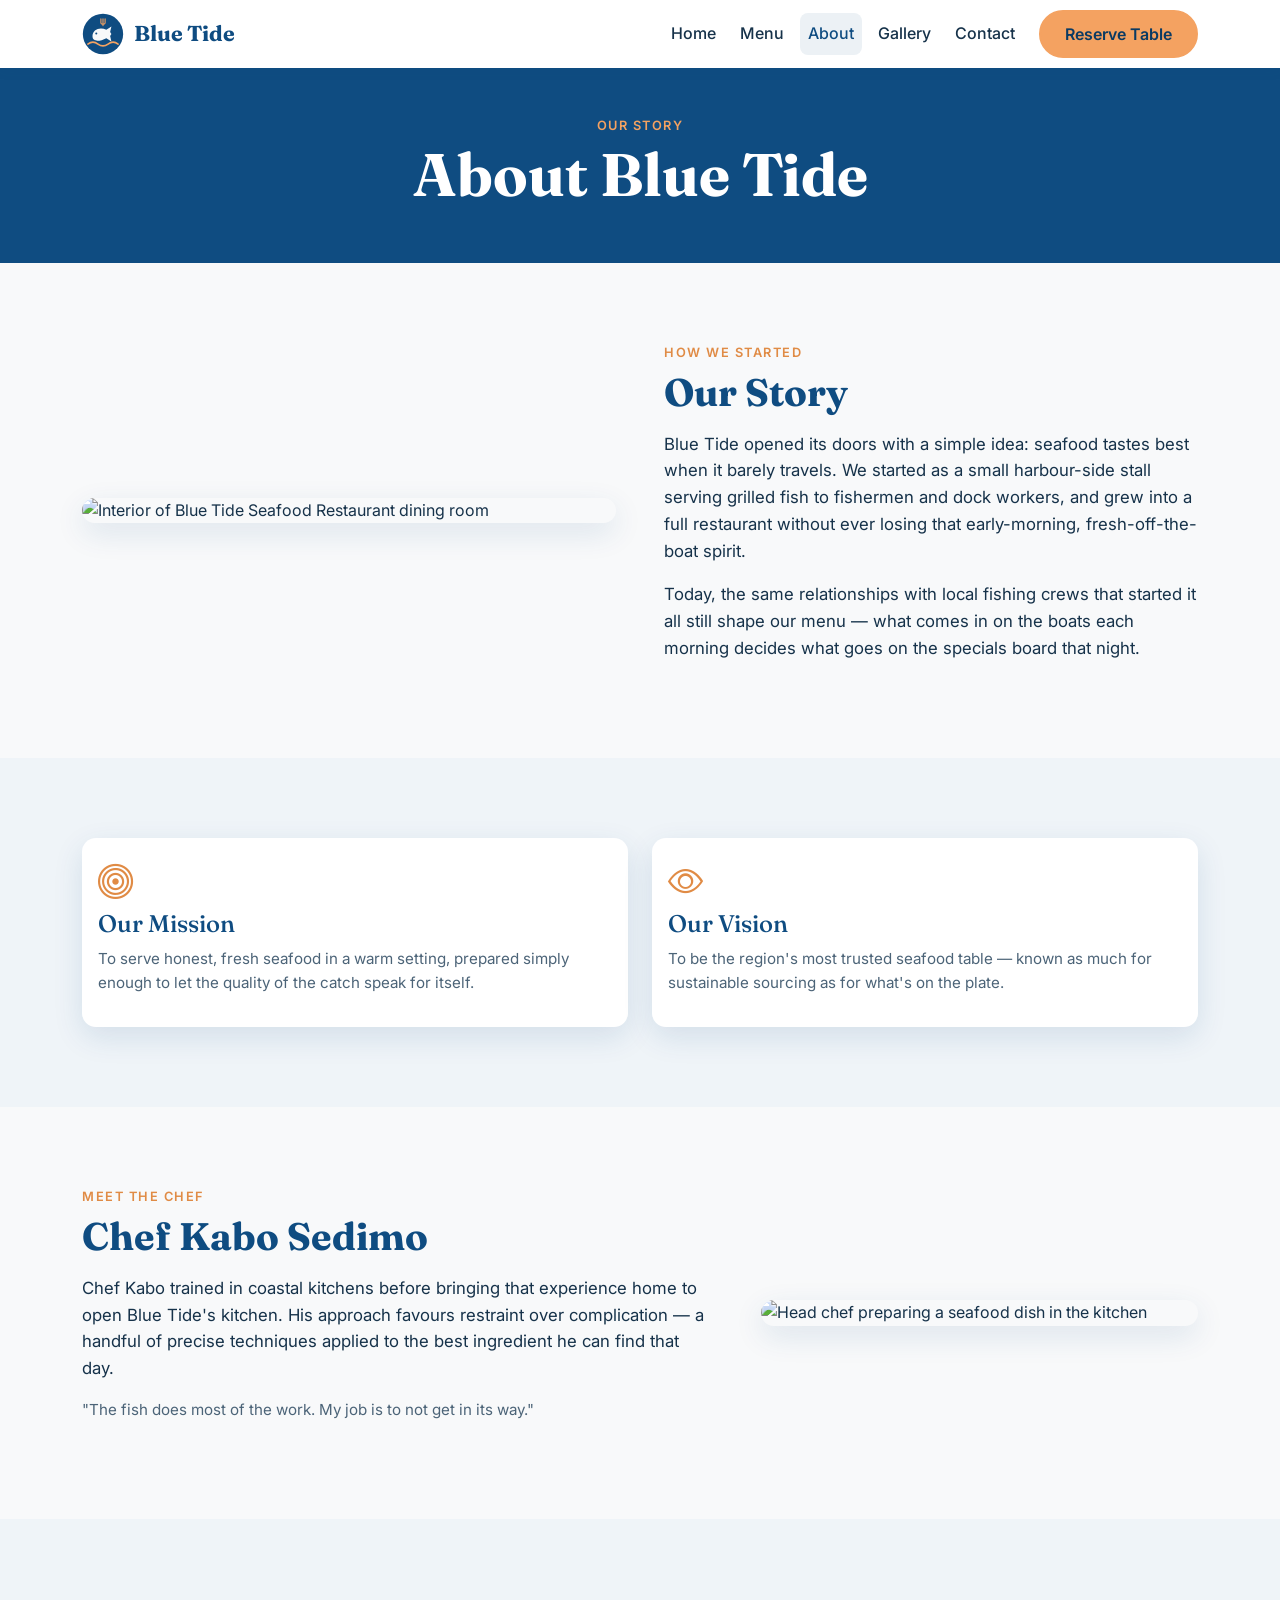
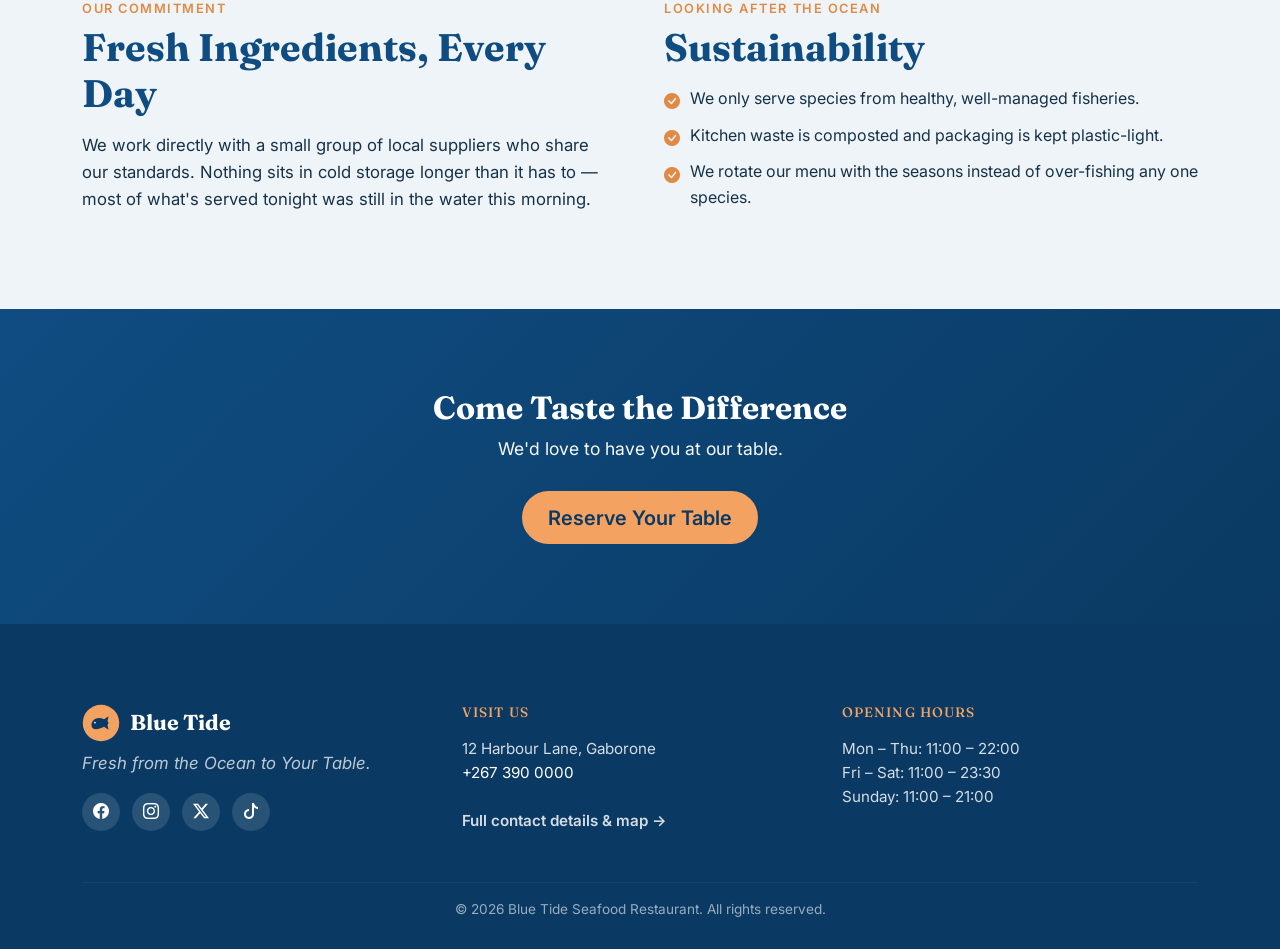
==== about.html @ 834df921 "Add files via upload" ====
<!DOCTYPE html>
<html lang="en">
<head>
  <meta charset="UTF-8">
  <meta name="viewport" content="width=device-width, initial-scale=1.0">
  <title>About Us | Blue Tide Seafood Restaurant</title>
  <meta name="description" content="Learn the story behind Blue Tide Seafood Restaurant, our mission, our chef, and our commitment to sustainable seafood.">

  <link href="https://cdn.jsdelivr.net/npm/bootstrap@5.3.3/dist/css/bootstrap.min.css" rel="stylesheet">
  <link rel="preconnect" href="https://fonts.googleapis.com">
  <link href="https://fonts.googleapis.com/css2?family=Fraunces:wght@400;600;700;900&family=Inter:wght@400;500;600;700&display=swap" rel="stylesheet">
  <link rel="stylesheet" href="https://cdn.jsdelivr.net/npm/bootstrap-icons@1.11.3/font/bootstrap-icons.css">
  <link rel="stylesheet" href="css/style.css">
</head>
<body>

  <header>
    <nav class="navbar navbar-expand-lg navbar-light sticky-top bt-navbar" aria-label="Main navigation">
      <div class="container">
        <a class="navbar-brand bt-brand" href="index.html">
          <svg class="bt-logo" width="42" height="42" viewBox="0 0 100 100" role="img" aria-label="Blue Tide Seafood Restaurant logo: a fish, ocean wave and fork">
            <title>Blue Tide Seafood Restaurant logo</title>
            <circle cx="50" cy="50" r="48" class="bt-logo-bg"/>
            <path class="bt-logo-fish" d="M25 55 C25 40 42 32 58 40 L70 32 L67 45 L70 50 L67 55 L70 68 L58 60 C42 68 25 70 25 55 Z"/>
            <circle cx="34" cy="49" r="2.4" class="bt-logo-eye"/>
            <path class="bt-logo-wave" d="M14 74 C22 68 30 68 38 74 C46 80 54 80 62 74 C70 68 78 68 86 74" fill="none" stroke-width="4" stroke-linecap="round"/>
            <path class="bt-logo-fork" d="M50 14 L50 30 M45 14 L45 24 M55 14 L55 24 M45 24 C45 28 55 28 55 24" fill="none" stroke-width="2.6" stroke-linecap="round"/>
          </svg>
          <span>Blue Tide</span>
        </a>
        <button class="navbar-toggler" type="button" data-bs-toggle="collapse" data-bs-target="#mainNav"
                aria-controls="mainNav" aria-expanded="false" aria-label="Toggle navigation">
          <span class="navbar-toggler-icon"></span>
        </button>
        <div class="collapse navbar-collapse" id="mainNav">
          <ul class="navbar-nav ms-auto align-items-lg-center gap-lg-2">
            <li class="nav-item"><a class="nav-link" href="index.html">Home</a></li>
            <li class="nav-item"><a class="nav-link" href="menu.html">Menu</a></li>
            <li class="nav-item"><a class="nav-link active" aria-current="page" href="about.html">About</a></li>
            <li class="nav-item"><a class="nav-link" href="gallery.html">Gallery</a></li>
            <li class="nav-item"><a class="nav-link" href="contact.html">Contact</a></li>
            <li class="nav-item ms-lg-2">
              <a class="btn bt-btn-accent" href="contact.html">Reserve Table</a>
            </li>
          </ul>
        </div>
      </div>
    </nav>
  </header>

  <main>
    <section class="bt-section-primary py-5">
      <div class="container text-center">
        <p class="bt-eyebrow bt-eyebrow-light">Our Story</p>
        <h1 class="bt-section-title-light">About Blue Tide</h1>
      </div>
    </section>

    <!-- RESTAURANT STORY -->
    <section class="bt-section" id="our-story">
      <div class="container">
        <div class="row align-items-center g-5">
          <div class="col-lg-6">
            <img src="https://images.unsplash.com/photo-1517248135467-4c7edcad34c4?w=800&q=80" class="bt-about-img" alt="Interior of Blue Tide Seafood Restaurant dining room" title="Our Dining Room">
          </div>
          <div class="col-lg-6">
            <p class="bt-eyebrow">How We Started</p>
            <h2 class="bt-section-title">Our Story</h2>
            <p>
              Blue Tide opened its doors with a simple idea: seafood tastes best when it barely
              travels. We started as a small harbour-side stall serving grilled fish to fishermen
              and dock workers, and grew into a full restaurant without ever losing that early-morning,
              fresh-off-the-boat spirit.
            </p>
            <p>
              Today, the same relationships with local fishing crews that started it all still shape
              our menu — what comes in on the boats each morning decides what goes on the specials
              board that night.
            </p>
          </div>
        </div>
      </div>
    </section>

    <!-- MISSION & VISION -->
    <section class="bt-section bt-section-alt" id="mission-vision">
      <div class="container">
        <div class="row g-4">
          <div class="col-md-6">
            <div class="card bt-card h-100">
              <div class="card-body">
                <i class="bi bi-bullseye bt-card-icon" aria-hidden="true"></i>
                <h2 class="h4 bt-card-title">Our Mission</h2>
                <p class="bt-card-text">
                  To serve honest, fresh seafood in a warm setting, prepared simply enough
                  to let the quality of the catch speak for itself.
                </p>
              </div>
            </div>
          </div>
          <div class="col-md-6">
            <div class="card bt-card h-100">
              <div class="card-body">
                <i class="bi bi-eye bt-card-icon" aria-hidden="true"></i>
                <h2 class="h4 bt-card-title">Our Vision</h2>
                <p class="bt-card-text">
                  To be the region's most trusted seafood table — known as much for
                  sustainable sourcing as for what's on the plate.
                </p>
              </div>
            </div>
          </div>
        </div>
      </div>
    </section>

    <!-- MEET THE CHEF -->
    <section class="bt-section" id="meet-the-chef">
      <div class="container">
        <div class="row align-items-center g-5 flex-lg-row-reverse">
          <div class="col-lg-5">
            <img src="https://images.unsplash.com/photo-1583394293214-28ded15ee548?w=700&q=80" class="bt-about-img" alt="Head chef preparing a seafood dish in the kitchen" title="Meet Our Head Chef">
          </div>
          <div class="col-lg-7">
            <p class="bt-eyebrow">Meet the Chef</p>
            <h2 class="bt-section-title">Chef Kabo Sedimo</h2>
            <p>
              Chef Kabo trained in coastal kitchens before bringing that experience home to open
              Blue Tide's kitchen. His approach favours restraint over complication — a handful of
              precise techniques applied to the best ingredient he can find that day.
            </p>
            <p class="bt-card-text">"The fish does most of the work. My job is to not get in its way."</p>
          </div>
        </div>
      </div>
    </section>

    <!-- FRESH INGREDIENTS & SUSTAINABILITY -->
    <section class="bt-section bt-section-alt" id="sustainability">
      <div class="container">
        <div class="row g-5 align-items-start">
          <div class="col-lg-6">
            <p class="bt-eyebrow">Our Commitment</p>
            <h2 class="bt-section-title">Fresh Ingredients, Every Day</h2>
            <p>
              We work directly with a small group of local suppliers who share our standards.
              Nothing sits in cold storage longer than it has to — most of what's served tonight
              was still in the water this morning.
            </p>
          </div>
          <div class="col-lg-6">
            <p class="bt-eyebrow">Looking After the Ocean</p>
            <h2 class="bt-section-title">Sustainability</h2>
            <ul class="bt-value-list">
              <li><i class="bi bi-check-circle-fill"></i><span>We only serve species from healthy, well-managed fisheries.</span></li>
              <li><i class="bi bi-check-circle-fill"></i><span>Kitchen waste is composted and packaging is kept plastic-light.</span></li>
              <li><i class="bi bi-check-circle-fill"></i><span>We rotate our menu with the seasons instead of over-fishing any one species.</span></li>
            </ul>
          </div>
        </div>
      </div>
    </section>

    <section class="bt-cta">
      <div class="container text-center">
        <h2 class="bt-cta-title">Come Taste the Difference</h2>
        <p class="bt-cta-text">We'd love to have you at our table.</p>
        <a href="contact.html" class="btn btn-lg bt-btn-accent">Reserve Your Table</a>
      </div>
    </section>
  </main>

  <footer class="bt-footer">
    <div class="container">
      <div class="row g-4">
        <div class="col-md-4">
          <a class="bt-brand bt-brand-footer" href="index.html">
            <svg class="bt-logo bt-logo-light" width="38" height="38" viewBox="0 0 100 100" role="img" aria-label="Blue Tide Seafood Restaurant logo">
              <title>Blue Tide Seafood Restaurant logo</title>
              <circle cx="50" cy="50" r="48" class="bt-logo-bg"/>
              <path class="bt-logo-fish" d="M25 55 C25 40 42 32 58 40 L70 32 L67 45 L70 50 L67 55 L70 68 L58 60 C42 68 25 70 25 55 Z"/>
              <circle cx="34" cy="49" r="2.4" class="bt-logo-eye"/>
              <path class="bt-logo-wave" d="M14 74 C22 68 30 68 38 74 C46 80 54 80 62 74 C70 68 78 68 86 74" fill="none" stroke-width="4" stroke-linecap="round"/>
              <path class="bt-logo-fork" d="M50 14 L50 30 M45 14 L45 24 M55 14 L55 24 M45 24 C45 28 55 28 55 24" fill="none" stroke-width="2.6" stroke-linecap="round"/>
            </svg>
            <span>Blue Tide</span>
          </a>
          <p class="bt-footer-tagline">Fresh from the Ocean to Your Table.</p>
          <div class="bt-social" aria-label="Social media links">
            <a href="#" aria-label="Facebook"><i class="bi bi-facebook"></i></a>
            <a href="#" aria-label="Instagram"><i class="bi bi-instagram"></i></a>
            <a href="#" aria-label="Twitter / X"><i class="bi bi-twitter-x"></i></a>
            <a href="#" aria-label="TikTok"><i class="bi bi-tiktok"></i></a>
          </div>
        </div>
        <div class="col-md-4">
          <h3 class="h6 bt-footer-heading">Visit Us</h3>
          <address class="bt-footer-text">
            12 Harbour Lane, Gaborone<br>
            <a href="tel:+2673900000">+267 390 0000</a>
          </address>
          <a href="contact.html" class="bt-footer-text">Full contact details &amp; map &rarr;</a>
        </div>
        <div class="col-md-4">
          <h3 class="h6 bt-footer-heading">Opening Hours</h3>
          <p class="bt-footer-text">
            Mon – Thu: 11:00 – 22:00<br>
            Fri – Sat: 11:00 – 23:30<br>
            Sunday: 11:00 – 21:00
          </p>
        </div>
      </div>
      <hr class="bt-footer-rule">
      <p class="bt-footer-copy">&copy; 2026 Blue Tide Seafood Restaurant. All rights reserved.</p>
    </div>
  </footer>

  <button id="backToTop" class="bt-back-to-top" aria-label="Back to top" title="Back to top">
    <i class="bi bi-arrow-up"></i>
  </button>

  <script src="https://cdn.jsdelivr.net/npm/bootstrap@5.3.3/dist/js/bootstrap.bundle.min.js"></script>
  <script src="js/script.js"></script>
</body>
</html>
---- css/style.css ----
/* ==========================================================================
   BLUE TIDE SEAFOOD RESTAURANT — MAIN STYLESHEET
   Colour rule: Ocean Blue (primary) / Sand White (secondary) / Coral Gold (accent)
   ========================================================================== */

/* --------------------------------------------------------------------------
   1. CSS VARIABLES (design tokens)
   -------------------------------------------------------------------------- */
:root {
  /* Brand colours (three-colour rule) */
  --bt-ocean-blue: #0F4C81;
  --bt-ocean-blue-dark: #0A3A63;
  --bt-sand-white: #F8F9FA;
  --bt-coral-gold: #F4A261;
  --bt-coral-gold-dark: #E08B45;

  /* Neutral helpers derived from the palette (not new colours, just tints) */
  --bt-ink: #16324A;
  --bt-ink-soft: #4C6478;
  --bt-white: #FFFFFF;

  /* Typography */
  --bt-font-display: "Fraunces", Georgia, serif;
  --bt-font-body: "Inter", -apple-system, BlinkMacSystemFont, sans-serif;

  /* Spacing scale */
  --bt-space-xs: 0.5rem;
  --bt-space-sm: 1rem;
  --bt-space-md: 1.75rem;
  --bt-space-lg: 3rem;
  --bt-space-xl: 5rem;

  /* Misc */
  --bt-radius: 14px;
  --bt-shadow: 0 10px 30px rgba(15, 76, 129, 0.12);
  --bt-transition: 0.25s ease;
}

/* --------------------------------------------------------------------------
   2. BASE / RESET
   -------------------------------------------------------------------------- */
* { box-sizing: border-box; }

html { scroll-behavior: smooth; }

body {
  font-family: var(--bt-font-body);
  color: var(--bt-ink);
  background-color: var(--bt-sand-white);
  line-height: 1.6;
}

h1, h2, h3, h4, h5, h6 {
  font-family: var(--bt-font-display);
  color: var(--bt-ocean-blue);
  font-weight: 700;
}

a { color: var(--bt-ocean-blue); text-decoration: none; }
a:hover { color: var(--bt-coral-gold-dark); }

img { max-width: 100%; height: auto; display: block; }

/* Visible keyboard focus for accessibility */
a:focus-visible,
button:focus-visible,
input:focus-visible,
textarea:focus-visible,
select:focus-visible {
  outline: 3px solid var(--bt-coral-gold);
  outline-offset: 2px;
}

/* Respect reduced motion preferences */
@media (prefers-reduced-motion: reduce) {
  html { scroll-behavior: auto; }
  * { animation-duration: 0.01ms !important; transition-duration: 0.01ms !important; }
}

/* --------------------------------------------------------------------------
   3. RESPONSIVE TYPOGRAPHY
   -------------------------------------------------------------------------- */
h1 { font-size: clamp(2.1rem, 4vw + 1rem, 3.75rem); line-height: 1.1; }
h2.bt-section-title { font-size: clamp(1.6rem, 2vw + 1rem, 2.4rem); }
p { font-size: clamp(0.95rem, 0.4vw + 0.85rem, 1.05rem); }

/* --------------------------------------------------------------------------
   4. NAVIGATION (Flexbox via Bootstrap navbar + custom styling)
   -------------------------------------------------------------------------- */
.bt-navbar {
  background-color: var(--bt-white);
  box-shadow: 0 2px 12px rgba(15, 76, 129, 0.08);
  padding-top: var(--bt-space-xs);
  padding-bottom: var(--bt-space-xs);
}

.bt-brand {
  display: flex;
  align-items: center;
  gap: 0.6rem;
  font-family: var(--bt-font-display);
  font-weight: 700;
  font-size: 1.35rem;
  color: var(--bt-ocean-blue);
}

.bt-logo-bg { fill: var(--bt-ocean-blue); }
.bt-logo-fish { fill: var(--bt-sand-white); }
.bt-logo-eye { fill: var(--bt-ocean-blue); }
.bt-logo-wave { stroke: var(--bt-coral-gold); }
.bt-logo-fork { stroke: var(--bt-coral-gold); }
.bt-logo-light .bt-logo-bg { fill: var(--bt-coral-gold); }
.bt-logo-light .bt-logo-fish { fill: var(--bt-ocean-blue-dark); }
.bt-logo-light .bt-logo-eye { fill: var(--bt-sand-white); }

.navbar-nav .nav-link {
  color: var(--bt-ink);
  font-weight: 500;
  padding: 0.5rem 0.9rem;
  border-radius: 8px;
  transition: background-color var(--bt-transition), color var(--bt-transition);
}

.navbar-nav .nav-link:hover,
.navbar-nav .nav-link.active {
  color: var(--bt-ocean-blue);
  background-color: rgba(15, 76, 129, 0.08);
}

/* --------------------------------------------------------------------------
   5. BUTTONS
   -------------------------------------------------------------------------- */
.bt-btn-accent {
  background-color: var(--bt-coral-gold);
  border: 2px solid var(--bt-coral-gold);
  color: var(--bt-ocean-blue-dark);
  font-weight: 600;
  border-radius: 999px;
  padding: 0.6rem 1.5rem;
  transition: transform var(--bt-transition), background-color var(--bt-transition), box-shadow var(--bt-transition);
}
.bt-btn-accent:hover {
  background-color: var(--bt-coral-gold-dark);
  border-color: var(--bt-coral-gold-dark);
  color: var(--bt-white);
  transform: translateY(-2px);
  box-shadow: 0 8px 18px rgba(244, 162, 97, 0.35);
}

.bt-btn-outline {
  background: transparent;
  border: 2px solid var(--bt-white);
  color: var(--bt-white);
  font-weight: 600;
  border-radius: 999px;
  padding: 0.6rem 1.5rem;
  transition: background-color var(--bt-transition), color var(--bt-transition), transform var(--bt-transition);
}
.bt-btn-outline:hover {
  background-color: var(--bt-white);
  color: var(--bt-ocean-blue);
  transform: translateY(-2px);
}

/* --------------------------------------------------------------------------
   6. HERO SECTION
   -------------------------------------------------------------------------- */
.bt-hero {
  position: relative;
  min-height: 88vh;
  display: flex;
  align-items: center;
  overflow: hidden;
  color: var(--bt-white);
}

.bt-hero-video {
  position: absolute;
  inset: 0;
  width: 100%;
  height: 100%;
  object-fit: cover;
  z-index: 0;
}

.bt-hero-overlay {
  position: absolute;
  inset: 0;
  background: linear-gradient(180deg, rgba(10, 30, 48, 0.65) 0%, rgba(15, 76, 129, 0.75) 100%);
  z-index: 1;
}

.bt-hero-content {
  position: relative;
  z-index: 2;
  max-width: 700px;
}

.bt-hero-title { color: var(--bt-white); }

.bt-hero-sub {
  font-size: 1.15rem;
  max-width: 540px;
  margin-top: var(--bt-space-sm);
  color: var(--bt-sand-white);
}

.bt-hero-actions {
  display: flex;
  flex-wrap: wrap;
  gap: var(--bt-space-sm);
  margin-top: var(--bt-space-md);
}

/* --------------------------------------------------------------------------
   7. WAVE DIVIDERS (signature element — echoes "Blue Tide")
   -------------------------------------------------------------------------- */
.bt-wave-divider { line-height: 0; }
.bt-wave-divider svg { width: 100%; height: 60px; display: block; }
.bt-wave-into-light path { fill: var(--bt-sand-white); }
.bt-wave-into-primary path { fill: var(--bt-ocean-blue); }

/* --------------------------------------------------------------------------
   8. SECTIONS (CSS Grid + Flexbox utility layer)
   -------------------------------------------------------------------------- */
.bt-section { padding: var(--bt-space-xl) 0; }
.bt-section-alt { background-color: #EFF4F8; }
.bt-section-primary { background-color: var(--bt-ocean-blue); }

.bt-eyebrow {
  text-transform: uppercase;
  letter-spacing: 0.12em;
  font-weight: 600;
  font-size: 0.8rem;
  color: var(--bt-coral-gold-dark);
  margin-bottom: 0.3rem;
}
.bt-eyebrow-light { color: var(--bt-coral-gold); }

.bt-section-title { margin-bottom: var(--bt-space-sm); }
.bt-section-title-light { color: var(--bt-white); }

.bt-menu-category {
  text-transform: uppercase;
  letter-spacing: 0.08em;
  font-weight: 700;
  font-size: 0.7rem;
  color: var(--bt-coral-gold-dark);
  margin-bottom: 0.2rem;
}

/* --------------------------------------------------------------------------
   9. CARDS
   -------------------------------------------------------------------------- */
.bt-card {
  border: none;
  border-radius: var(--bt-radius);
  box-shadow: var(--bt-shadow);
  transition: transform var(--bt-transition), box-shadow var(--bt-transition);
}
.bt-card:hover {
  transform: translateY(-6px);
  box-shadow: 0 16px 34px rgba(15, 76, 129, 0.18);
}

.bt-card-img {
  border-top-left-radius: var(--bt-radius);
  border-top-right-radius: var(--bt-radius);
  height: 220px;
  object-fit: cover;
}

.bt-card-icon {
  font-size: 2.2rem;
  color: var(--bt-coral-gold-dark);
  margin-bottom: var(--bt-space-xs);
}

.bt-contact-item .bt-card-icon {
  font-size: 1.3rem;
  display: block;
  margin-bottom: 0.35rem;
}
.bt-contact-item .bt-footer-heading {
  color: var(--bt-ocean-blue);
  font-size: 0.75rem;
  margin-bottom: 0.15rem;
}

.bt-card-title { color: var(--bt-ocean-blue); }
.bt-card-text { color: var(--bt-ink-soft); font-size: 0.95rem; }

.bt-price-row {
  display: flex;
  align-items: center;
  justify-content: space-between;
  margin-top: var(--bt-space-sm);
}
.bt-price {
  font-family: var(--bt-font-display);
  font-weight: 700;
  color: var(--bt-ocean-blue);
  font-size: 1.15rem;
}

/* --------------------------------------------------------------------------
   10. CHEF'S SPECIAL
   -------------------------------------------------------------------------- */
.bt-special-img {
  border-radius: var(--bt-radius);
  box-shadow: 0 20px 40px rgba(0, 0, 0, 0.35);
}
.bt-special-text { color: var(--bt-sand-white); max-width: 46ch; }

/* --------------------------------------------------------------------------
   11. PROMO VIDEO
   -------------------------------------------------------------------------- */
.bt-promo-video-wrap {
  max-width: 900px;
  margin: 0 auto;
  border-radius: var(--bt-radius);
  overflow: hidden;
  box-shadow: var(--bt-shadow);
}
.bt-promo-video { width: 100%; display: block; }

/* --------------------------------------------------------------------------
   12. TESTIMONIALS
   -------------------------------------------------------------------------- */
.bt-stars { color: var(--bt-coral-gold-dark); font-size: 1.1rem; letter-spacing: 2px; }
.bt-testimonial-author { font-weight: 600; color: var(--bt-ocean-blue); margin-top: var(--bt-space-xs); }

/* --------------------------------------------------------------------------
   13. WEEKLY SPECIALS (CSS Grid card layout)
   -------------------------------------------------------------------------- */
.bt-special-card {
  background-color: var(--bt-white);
  border-radius: var(--bt-radius);
  box-shadow: var(--bt-shadow);
  padding: var(--bt-space-md) var(--bt-space-sm);
  text-align: center;
  height: 100%;
  transition: transform var(--bt-transition);
}
.bt-special-card:hover { transform: translateY(-4px); }
.bt-special-icon { font-size: 1.8rem; color: var(--bt-coral-gold-dark); margin-bottom: var(--bt-space-xs); }
.bt-special-card-title { color: var(--bt-ocean-blue); }
.bt-special-card-text { color: var(--bt-ink-soft); font-size: 0.9rem; margin-bottom: 0; }

/* --------------------------------------------------------------------------
   14. CALL TO ACTION
   -------------------------------------------------------------------------- */
.bt-cta {
  background: linear-gradient(135deg, var(--bt-ocean-blue) 0%, var(--bt-ocean-blue-dark) 100%);
  color: var(--bt-white);
  padding: var(--bt-space-xl) 0;
  text-align: center;
}
.bt-cta-title { color: var(--bt-white); }
.bt-cta-text { color: var(--bt-sand-white); margin-bottom: var(--bt-space-md); font-size: 1.1rem; }

/* --------------------------------------------------------------------------
   15. FOOTER (CSS Grid via Bootstrap row/col)
   -------------------------------------------------------------------------- */
.bt-footer {
  background-color: var(--bt-ocean-blue-dark);
  color: var(--bt-sand-white);
  padding: var(--bt-space-xl) 0 var(--bt-space-md);
}
.bt-brand-footer { color: var(--bt-white); margin-bottom: var(--bt-space-xs); }
.bt-footer-tagline { color: rgba(248, 249, 250, 0.75); font-style: italic; }
.bt-footer-heading { color: var(--bt-coral-gold); text-transform: uppercase; letter-spacing: 0.08em; font-size: 0.85rem; margin-bottom: var(--bt-space-sm); }
.bt-footer-text { color: rgba(248, 249, 250, 0.85); font-size: 0.95rem; }
.bt-footer-text a { color: var(--bt-white); }
.bt-footer-text a:hover { color: var(--bt-coral-gold); }
a.bt-footer-text { display: inline-block; margin-top: 0.5rem; font-weight: 600; text-decoration: none; }
a.bt-footer-text:hover { color: var(--bt-coral-gold); }

.bt-social { display: flex; gap: 0.75rem; margin-top: var(--bt-space-sm); }
.bt-social a {
  display: flex;
  align-items: center;
  justify-content: center;
  width: 38px;
  height: 38px;
  border-radius: 50%;
  background-color: rgba(248, 249, 250, 0.12);
  color: var(--bt-white);
  transition: background-color var(--bt-transition), transform var(--bt-transition);
}
.bt-social a:hover { background-color: var(--bt-coral-gold); transform: translateY(-3px); }

.bt-footer-rule { border-color: rgba(248, 249, 250, 0.2); margin: var(--bt-space-lg) 0 var(--bt-space-sm); }
.bt-footer-copy { color: rgba(248, 249, 250, 0.6); font-size: 0.85rem; text-align: center; margin-bottom: 0; }

/* --------------------------------------------------------------------------
   16. BACK TO TOP BUTTON
   -------------------------------------------------------------------------- */
.bt-back-to-top {
  position: fixed;
  bottom: 24px;
  right: 24px;
  width: 46px;
  height: 46px;
  border-radius: 50%;
  background-color: var(--bt-ocean-blue);
  color: var(--bt-white);
  border: none;
  display: none;
  align-items: center;
  justify-content: center;
  font-size: 1.1rem;
  box-shadow: var(--bt-shadow);
  cursor: pointer;
  z-index: 999;
  transition: background-color var(--bt-transition), transform var(--bt-transition);
}
.bt-back-to-top:hover { background-color: var(--bt-coral-gold-dark); transform: translateY(-3px); }
.bt-back-to-top.show { display: flex; }

/* --------------------------------------------------------------------------
   17. GALLERY (used on gallery.html)
   -------------------------------------------------------------------------- */
.bt-gallery-item {
  position: relative;
  overflow: hidden;
  border-radius: var(--bt-radius);
  box-shadow: var(--bt-shadow);
}
.bt-gallery-item img {
  width: 100%;
  height: 260px;
  object-fit: cover;
  transition: transform var(--bt-transition);
}
.bt-gallery-item:hover img { transform: scale(1.08); }
.bt-gallery-caption {
  position: absolute;
  inset: auto 0 0 0;
  padding: 0.9rem 1rem;
  background: linear-gradient(0deg, rgba(10,30,48,0.85) 0%, rgba(10,30,48,0) 100%);
  color: var(--bt-white);
  transform: translateY(100%);
  transition: transform var(--bt-transition);
  font-weight: 600;
  font-size: 0.9rem;
}
.bt-gallery-item:hover .bt-gallery-caption { transform: translateY(0); }

.bt-btn-outline-filter {
  border: 2px solid var(--bt-ocean-blue);
  color: var(--bt-ocean-blue);
  border-radius: 999px;
  padding: 0.4rem 1.2rem;
  font-weight: 600;
  font-size: 0.9rem;
  background: transparent;
  transition: background-color var(--bt-transition), color var(--bt-transition);
}
.bt-btn-outline-filter:hover { background-color: rgba(15, 76, 129, 0.08); }
.bt-btn-outline-filter.active { background-color: var(--bt-ocean-blue); color: var(--bt-white); }

/* --------------------------------------------------------------------------
   18. FORM (used on feedback.html)
   -------------------------------------------------------------------------- */
.bt-form-card {
  background-color: var(--bt-white);
  border-radius: var(--bt-radius);
  box-shadow: var(--bt-shadow);
  padding: var(--bt-space-lg);
}
.bt-form-card label { font-weight: 600; color: var(--bt-ocean-blue); }
.bt-form-card .form-control,
.bt-form-card .form-select {
  border-radius: 8px;
  border: 1px solid #D7E0E8;
  padding: 0.65rem 0.9rem;
}
.bt-form-card .form-control:focus,
.bt-form-card .form-select:focus {
  border-color: var(--bt-ocean-blue);
  box-shadow: 0 0 0 0.2rem rgba(15, 76, 129, 0.15);
}
.bt-rating-group { display: flex; gap: 0.5rem; flex-wrap: wrap; }
.bt-form-confirmation {
  display: none;
  background-color: #E7F5EC;
  border: 1px solid #B7E4C7;
  color: #1E6B3C;
  border-radius: 10px;
  padding: 1rem 1.25rem;
  margin-top: var(--bt-space-sm);
}
.bt-form-confirmation.show { display: block; }

/* --------------------------------------------------------------------------
   19. ABOUT PAGE
   -------------------------------------------------------------------------- */
.bt-about-img { border-radius: var(--bt-radius); box-shadow: var(--bt-shadow); }
.bt-value-list { list-style: none; padding-left: 0; }
.bt-value-list li {
  display: flex;
  gap: 0.6rem;
  align-items: flex-start;
  margin-bottom: var(--bt-space-xs);
}
.bt-value-list i { color: var(--bt-coral-gold-dark); margin-top: 0.2rem; }

/* --------------------------------------------------------------------------
   20. MEDIA QUERIES
   -------------------------------------------------------------------------- */
@media (max-width: 991.98px) {
  .bt-hero { min-height: 76vh; text-align: center; }
  .bt-hero-content { margin: 0 auto; }
  .bt-hero-actions { justify-content: center; }
}

@media (max-width: 767.98px) {
  .bt-section { padding: var(--bt-space-lg) 0; }
  .bt-special-text { max-width: 100%; }
  .bt-form-card { padding: var(--bt-space-md); }
}

@media (max-width: 575.98px) {
  .bt-hero-title { font-size: 2rem; }
  .bt-card-img { height: 180px; }
}
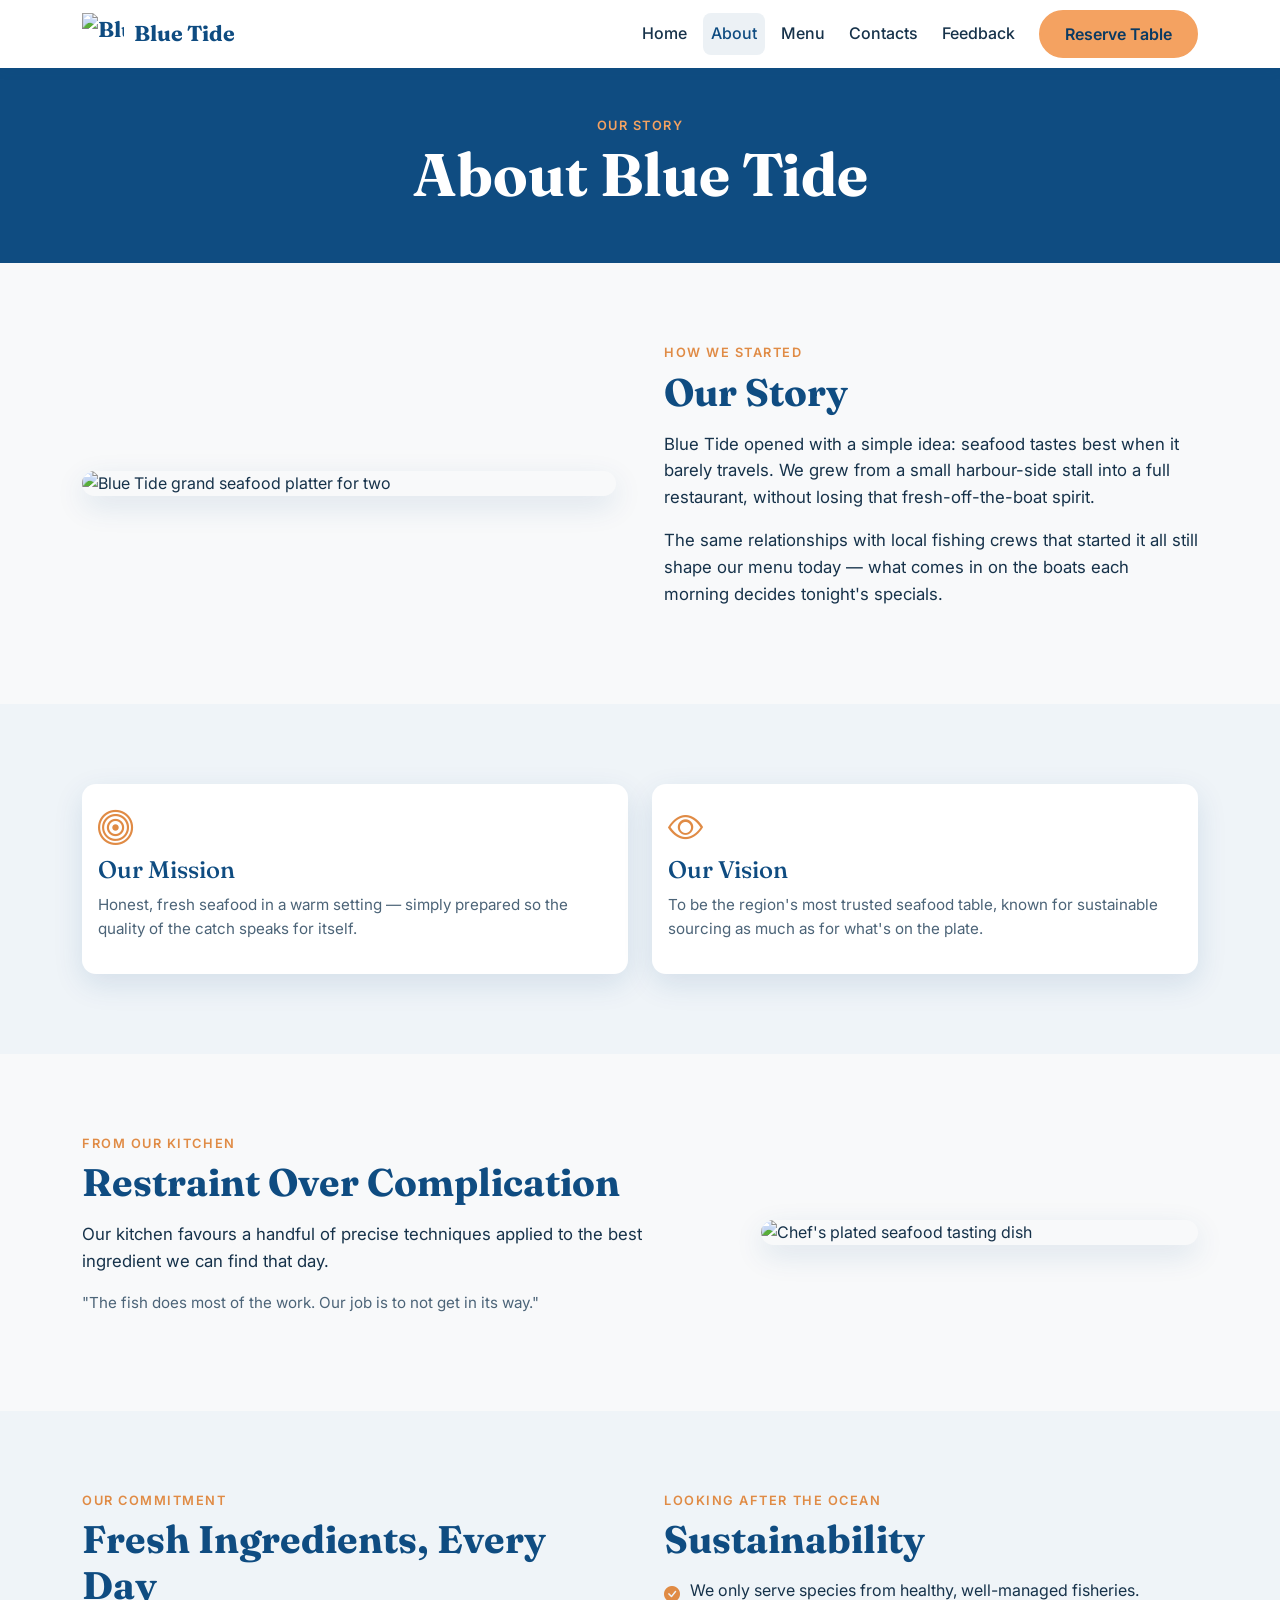
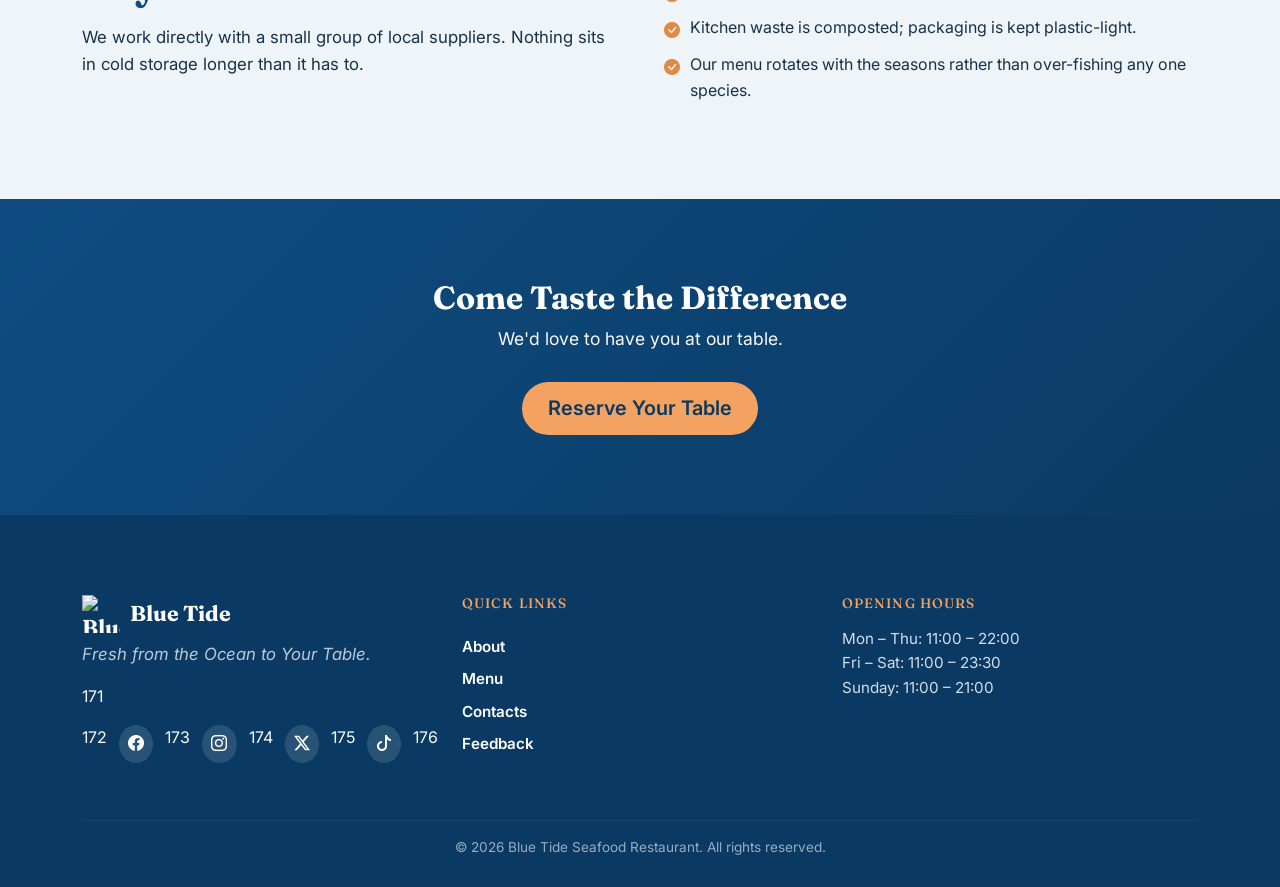
==== commit b7194a20: "Add files via upload" ====
--- a/about.html
+++ b/about.html
@@ -4,7 +4,7 @@
   <meta charset="UTF-8">
   <meta name="viewport" content="width=device-width, initial-scale=1.0">
   <title>About Us | Blue Tide Seafood Restaurant</title>
-  <meta name="description" content="Learn the story behind Blue Tide Seafood Restaurant, our mission, our chef, and our commitment to sustainable seafood.">
+  <meta name="description" content="Learn the story behind Blue Tide Seafood Restaurant, our mission, and our commitment to sustainable seafood.">
 
   <link href="https://cdn.jsdelivr.net/npm/bootstrap@5.3.3/dist/css/bootstrap.min.css" rel="stylesheet">
   <link rel="preconnect" href="https://fonts.googleapis.com">
@@ -18,14 +18,7 @@
     <nav class="navbar navbar-expand-lg navbar-light sticky-top bt-navbar" aria-label="Main navigation">
       <div class="container">
         <a class="navbar-brand bt-brand" href="index.html">
-          <svg class="bt-logo" width="42" height="42" viewBox="0 0 100 100" role="img" aria-label="Blue Tide Seafood Restaurant logo: a fish, ocean wave and fork">
-            <title>Blue Tide Seafood Restaurant logo</title>
-            <circle cx="50" cy="50" r="48" class="bt-logo-bg"/>
-            <path class="bt-logo-fish" d="M25 55 C25 40 42 32 58 40 L70 32 L67 45 L70 50 L67 55 L70 68 L58 60 C42 68 25 70 25 55 Z"/>
-            <circle cx="34" cy="49" r="2.4" class="bt-logo-eye"/>
-            <path class="bt-logo-wave" d="M14 74 C22 68 30 68 38 74 C46 80 54 80 62 74 C70 68 78 68 86 74" fill="none" stroke-width="4" stroke-linecap="round"/>
-            <path class="bt-logo-fork" d="M50 14 L50 30 M45 14 L45 24 M55 14 L55 24 M45 24 C45 28 55 28 55 24" fill="none" stroke-width="2.6" stroke-linecap="round"/>
-          </svg>
+          <img src="images/bt-logo.png" class="bt-logo-img" alt="Blue Tide Seafood Restaurant logo" width="42" height="42">
           <span>Blue Tide</span>
         </a>
         <button class="navbar-toggler" type="button" data-bs-toggle="collapse" data-bs-target="#mainNav"
@@ -35,10 +28,10 @@
         <div class="collapse navbar-collapse" id="mainNav">
           <ul class="navbar-nav ms-auto align-items-lg-center gap-lg-2">
             <li class="nav-item"><a class="nav-link" href="index.html">Home</a></li>
+            <li class="nav-item"><a class="nav-link active" aria-current="page" href="about.html">About</a></li>
             <li class="nav-item"><a class="nav-link" href="menu.html">Menu</a></li>
-            <li class="nav-item"><a class="nav-link active" aria-current="page" href="about.html">About</a></li>
-            <li class="nav-item"><a class="nav-link" href="gallery.html">Gallery</a></li>
-            <li class="nav-item"><a class="nav-link" href="contact.html">Contact</a></li>
+            <li class="nav-item"><a class="nav-link" href="contact.html">Contacts</a></li>
+            <li class="nav-item"><a class="nav-link" href="feedback.html">Feedback</a></li>
             <li class="nav-item ms-lg-2">
               <a class="btn bt-btn-accent" href="contact.html">Reserve Table</a>
             </li>
@@ -56,33 +49,29 @@
       </div>
     </section>
 
-    <!-- RESTAURANT STORY -->
     <section class="bt-section" id="our-story">
       <div class="container">
         <div class="row align-items-center g-5">
           <div class="col-lg-6">
-            <img src="https://images.unsplash.com/photo-1517248135467-4c7edcad34c4?w=800&q=80" class="bt-about-img" alt="Interior of Blue Tide Seafood Restaurant dining room" title="Our Dining Room">
+            <img src="images/restaurant-story.jpg" class="bt-about-img" alt="Blue Tide grand seafood platter for two" title="Our Story">
           </div>
           <div class="col-lg-6">
             <p class="bt-eyebrow">How We Started</p>
             <h2 class="bt-section-title">Our Story</h2>
             <p>
-              Blue Tide opened its doors with a simple idea: seafood tastes best when it barely
-              travels. We started as a small harbour-side stall serving grilled fish to fishermen
-              and dock workers, and grew into a full restaurant without ever losing that early-morning,
-              fresh-off-the-boat spirit.
-            </p>
-            <p>
-              Today, the same relationships with local fishing crews that started it all still shape
-              our menu — what comes in on the boats each morning decides what goes on the specials
-              board that night.
-            </p>
-          </div>
-        </div>
-      </div>
-    </section>
-
-    <!-- MISSION & VISION -->
+              Blue Tide opened with a simple idea: seafood tastes best when it barely travels.
+              We grew from a small harbour-side stall into a full restaurant, without losing
+              that fresh-off-the-boat spirit.
+            </p>
+            <p>
+              The same relationships with local fishing crews that started it all still shape
+              our menu today — what comes in on the boats each morning decides tonight's specials.
+            </p>
+          </div>
+        </div>
+      </div>
+    </section>
+
     <section class="bt-section bt-section-alt" id="mission-vision">
       <div class="container">
         <div class="row g-4">
@@ -92,8 +81,8 @@
                 <i class="bi bi-bullseye bt-card-icon" aria-hidden="true"></i>
                 <h2 class="h4 bt-card-title">Our Mission</h2>
                 <p class="bt-card-text">
-                  To serve honest, fresh seafood in a warm setting, prepared simply enough
-                  to let the quality of the catch speak for itself.
+                  Honest, fresh seafood in a warm setting — simply prepared so the quality
+                  of the catch speaks for itself.
                 </p>
               </div>
             </div>
@@ -104,8 +93,8 @@
                 <i class="bi bi-eye bt-card-icon" aria-hidden="true"></i>
                 <h2 class="h4 bt-card-title">Our Vision</h2>
                 <p class="bt-card-text">
-                  To be the region's most trusted seafood table — known as much for
-                  sustainable sourcing as for what's on the plate.
+                  To be the region's most trusted seafood table, known for sustainable
+                  sourcing as much as for what's on the plate.
                 </p>
               </div>
             </div>
@@ -114,28 +103,25 @@
       </div>
     </section>
 
-    <!-- MEET THE CHEF -->
-    <section class="bt-section" id="meet-the-chef">
+    <section class="bt-section" id="from-our-kitchen">
       <div class="container">
         <div class="row align-items-center g-5 flex-lg-row-reverse">
           <div class="col-lg-5">
-            <img src="https://images.unsplash.com/photo-1583394293214-28ded15ee548?w=700&q=80" class="bt-about-img" alt="Head chef preparing a seafood dish in the kitchen" title="Meet Our Head Chef">
+            <img src="images/chefs-tasting-plate.jpg" class="bt-about-img bt-about-img-top" alt="Chef's plated seafood tasting dish" title="From Our Kitchen">
           </div>
           <div class="col-lg-7">
-            <p class="bt-eyebrow">Meet the Chef</p>
-            <h2 class="bt-section-title">Chef Kabo Sedimo</h2>
-            <p>
-              Chef Kabo trained in coastal kitchens before bringing that experience home to open
-              Blue Tide's kitchen. His approach favours restraint over complication — a handful of
-              precise techniques applied to the best ingredient he can find that day.
-            </p>
-            <p class="bt-card-text">"The fish does most of the work. My job is to not get in its way."</p>
-          </div>
-        </div>
-      </div>
-    </section>
-
-    <!-- FRESH INGREDIENTS & SUSTAINABILITY -->
+            <p class="bt-eyebrow">From Our Kitchen</p>
+            <h2 class="bt-section-title">Restraint Over Complication</h2>
+            <p>
+              Our kitchen favours a handful of precise techniques applied to the best
+              ingredient we can find that day.
+            </p>
+            <p class="bt-card-text">"The fish does most of the work. Our job is to not get in its way."</p>
+          </div>
+        </div>
+      </div>
+    </section>
+
     <section class="bt-section bt-section-alt" id="sustainability">
       <div class="container">
         <div class="row g-5 align-items-start">
@@ -143,9 +129,8 @@
             <p class="bt-eyebrow">Our Commitment</p>
             <h2 class="bt-section-title">Fresh Ingredients, Every Day</h2>
             <p>
-              We work directly with a small group of local suppliers who share our standards.
-              Nothing sits in cold storage longer than it has to — most of what's served tonight
-              was still in the water this morning.
+              We work directly with a small group of local suppliers. Nothing sits in cold
+              storage longer than it has to.
             </p>
           </div>
           <div class="col-lg-6">
@@ -153,8 +138,8 @@
             <h2 class="bt-section-title">Sustainability</h2>
             <ul class="bt-value-list">
               <li><i class="bi bi-check-circle-fill"></i><span>We only serve species from healthy, well-managed fisheries.</span></li>
-              <li><i class="bi bi-check-circle-fill"></i><span>Kitchen waste is composted and packaging is kept plastic-light.</span></li>
-              <li><i class="bi bi-check-circle-fill"></i><span>We rotate our menu with the seasons instead of over-fishing any one species.</span></li>
+              <li><i class="bi bi-check-circle-fill"></i><span>Kitchen waste is composted; packaging is kept plastic-light.</span></li>
+              <li><i class="bi bi-check-circle-fill"></i><span>Our menu rotates with the seasons rather than over-fishing any one species.</span></li>
             </ul>
           </div>
         </div>
@@ -175,31 +160,25 @@
       <div class="row g-4">
         <div class="col-md-4">
           <a class="bt-brand bt-brand-footer" href="index.html">
-            <svg class="bt-logo bt-logo-light" width="38" height="38" viewBox="0 0 100 100" role="img" aria-label="Blue Tide Seafood Restaurant logo">
-              <title>Blue Tide Seafood Restaurant logo</title>
-              <circle cx="50" cy="50" r="48" class="bt-logo-bg"/>
-              <path class="bt-logo-fish" d="M25 55 C25 40 42 32 58 40 L70 32 L67 45 L70 50 L67 55 L70 68 L58 60 C42 68 25 70 25 55 Z"/>
-              <circle cx="34" cy="49" r="2.4" class="bt-logo-eye"/>
-              <path class="bt-logo-wave" d="M14 74 C22 68 30 68 38 74 C46 80 54 80 62 74 C70 68 78 68 86 74" fill="none" stroke-width="4" stroke-linecap="round"/>
-              <path class="bt-logo-fork" d="M50 14 L50 30 M45 14 L45 24 M55 14 L55 24 M45 24 C45 28 55 28 55 24" fill="none" stroke-width="2.6" stroke-linecap="round"/>
-            </svg>
+            <img src="images/bt-logo.png" class="bt-logo-img bt-logo-img-footer" alt="Blue Tide Seafood Restaurant logo" width="38" height="38">
             <span>Blue Tide</span>
           </a>
           <p class="bt-footer-tagline">Fresh from the Ocean to Your Table.</p>
-          <div class="bt-social" aria-label="Social media links">
-            <a href="#" aria-label="Facebook"><i class="bi bi-facebook"></i></a>
-            <a href="#" aria-label="Instagram"><i class="bi bi-instagram"></i></a>
-            <a href="#" aria-label="Twitter / X"><i class="bi bi-twitter-x"></i></a>
-            <a href="#" aria-label="TikTok"><i class="bi bi-tiktok"></i></a>
-          </div>
+        171    <nav class="bt-social" aria-label="Social media links">
+172    <a href="#" aria-label="Facebook"><i class="bi bi-facebook"></i></a>
+173    <a href="#" aria-label="Instagram"><i class="bi bi-instagram"></i></a>
+174    <a href="#" aria-label="Twitter / X"><i class="bi bi-twitter-x"></i></a>
+175    <a href="#" aria-label="TikTok"><i class="bi bi-tiktok"></i></a>
+176    </nav>
         </div>
         <div class="col-md-4">
-          <h3 class="h6 bt-footer-heading">Visit Us</h3>
-          <address class="bt-footer-text">
-            12 Harbour Lane, Gaborone<br>
-            <a href="tel:+2673900000">+267 390 0000</a>
-          </address>
-          <a href="contact.html" class="bt-footer-text">Full contact details &amp; map &rarr;</a>
+          <h3 class="h6 bt-footer-heading">Quick Links</h3>
+          <p class="bt-footer-text">
+            <a class="bt-footer-text" href="about.html">About</a><br>
+            <a class="bt-footer-text" href="menu.html">Menu</a><br>
+            <a class="bt-footer-text" href="contact.html">Contacts</a><br>
+            <a class="bt-footer-text" href="feedback.html">Feedback</a>
+          </p>
         </div>
         <div class="col-md-4">
           <h3 class="h6 bt-footer-heading">Opening Hours</h3>
